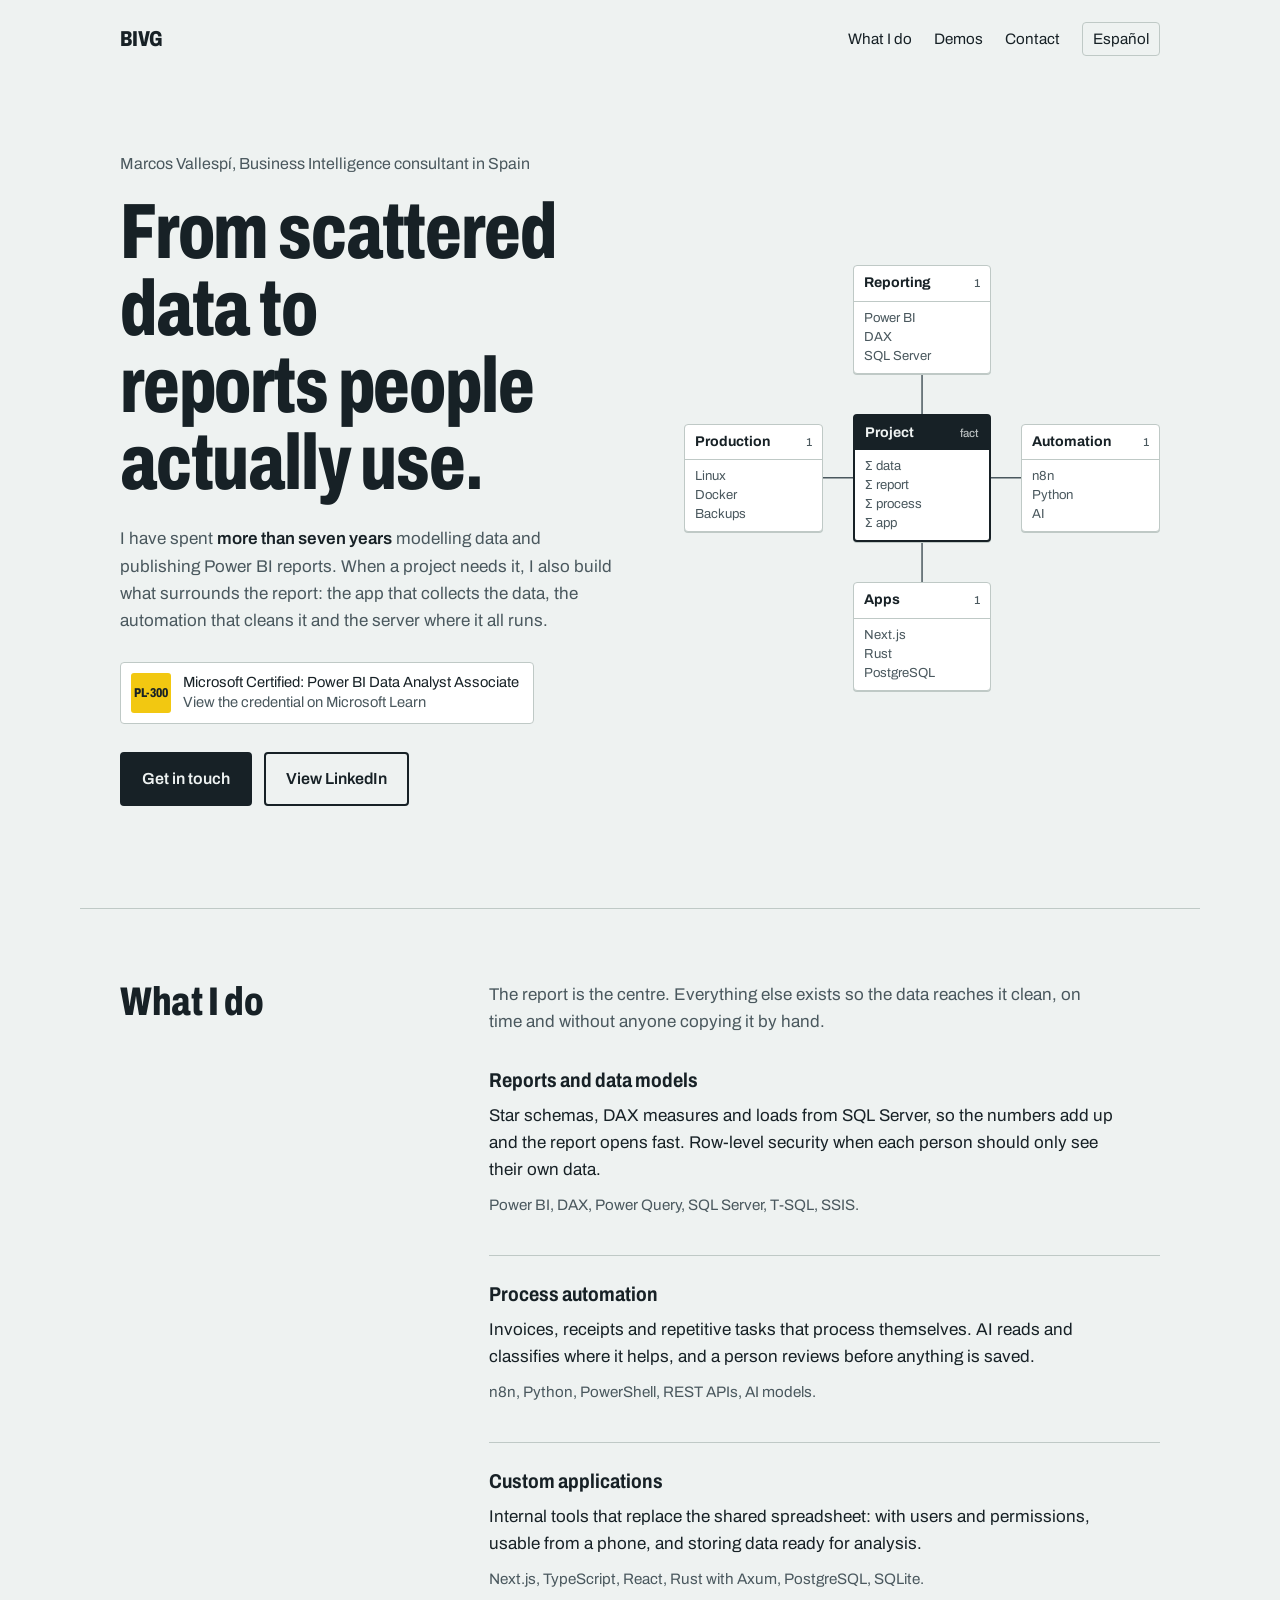
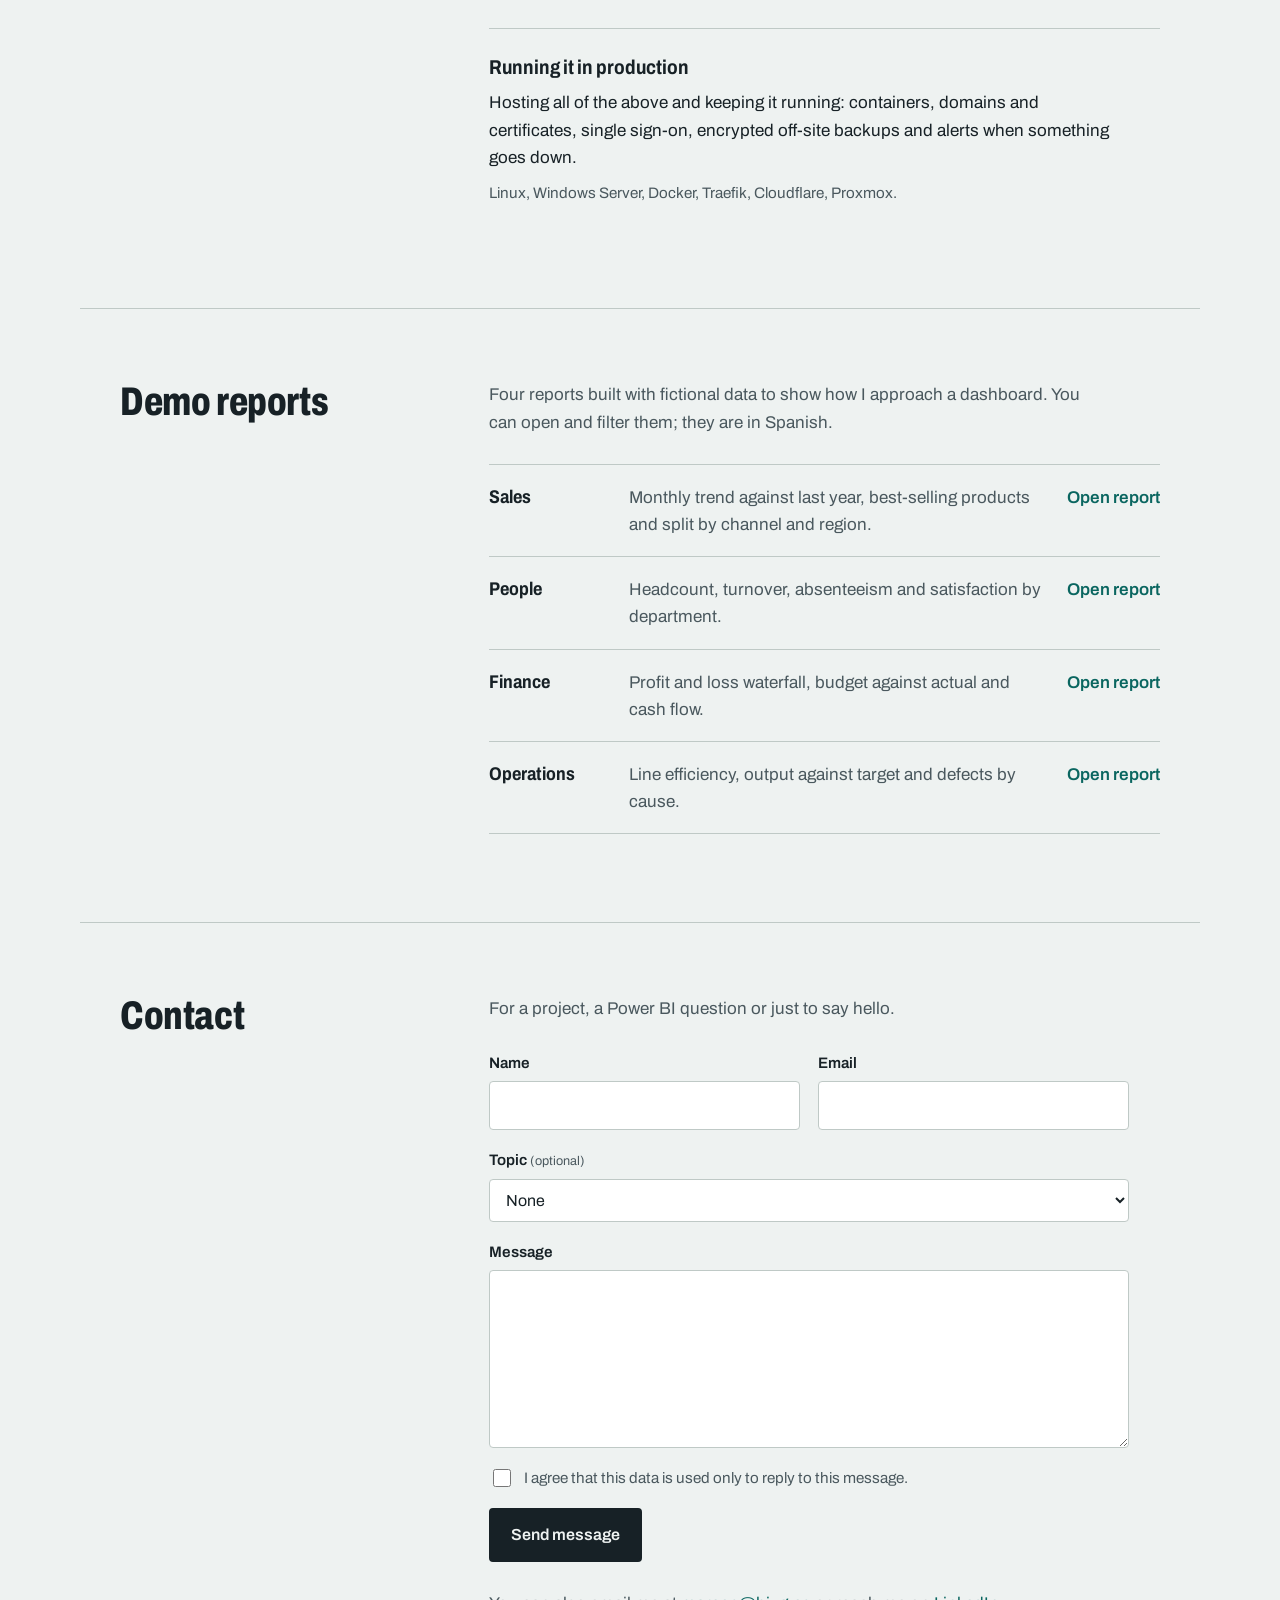
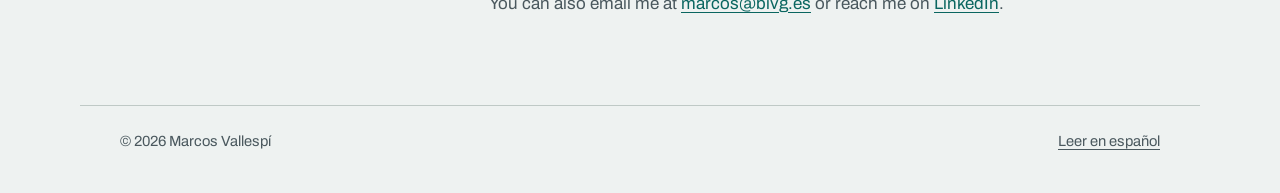
==== en/index.html @ e34e24cf "Portada nueva en castellano e inglés Marcos (2026-11-14): darse a conocer, profesional y sin datos i" ====
<!DOCTYPE html>
<html lang="en">
<head>
  <meta charset="UTF-8" />
  <meta name="viewport" content="width=device-width, initial-scale=1.0" />
  <title>Marcos Vallespí, Business Intelligence consultant</title>
  <meta name="description" content="Microsoft-certified Power BI Data Analyst (PL-300) with more than seven years in Business Intelligence. I also automate processes and build custom applications." />
  <link rel="canonical" href="https://bivg.es/en/" />
  <link rel="alternate" hreflang="es" href="https://bivg.es/" />
  <link rel="alternate" hreflang="en" href="https://bivg.es/en/" />
  <link rel="alternate" hreflang="x-default" href="https://bivg.es/" />
  <meta property="og:title" content="Marcos Vallespí, Business Intelligence consultant" />
  <meta property="og:description" content="From scattered data to reports people actually use." />
  <meta property="og:url" content="https://bivg.es/en/" />
  <meta property="og:type" content="website" />
  <meta property="og:site_name" content="BIVG" />
  <meta property="og:locale" content="en_GB" />
  <meta property="og:locale:alternate" content="es_ES" />
  <meta property="og:image" content="https://bivg.es/assets/img/og-card.png" />
  <meta property="og:image:width" content="1200" />
  <meta property="og:image:height" content="630" />
  <meta name="twitter:card" content="summary_large_image" />
  <meta name="theme-color" content="#EEF2F1" media="(prefers-color-scheme: light)" />
  <meta name="theme-color" content="#172126" media="(prefers-color-scheme: dark)" />
  <link rel="icon" href="data:image/svg+xml,%3Csvg xmlns='http://www.w3.org/2000/svg' viewBox='0 0 100 100'%3E%3Crect width='100' height='100' rx='10' fill='%23172126'/%3E%3Crect x='16' y='60' width='14' height='24' fill='%23F2C811'/%3E%3Crect x='36' y='42' width='14' height='42' fill='%23F2C811'/%3E%3Crect x='56' y='28' width='14' height='56' fill='%23F2C811'/%3E%3Crect x='76' y='16' width='8' height='68' fill='%23EEF2F1'/%3E%3C/svg%3E" />
  <link rel="preconnect" href="https://fonts.googleapis.com" />
  <link rel="preconnect" href="https://fonts.gstatic.com" crossorigin />
  <link href="https://fonts.googleapis.com/css2?family=Archivo:wdth,wght@62..125,400..800&display=swap" rel="stylesheet" />
  <link rel="stylesheet" href="../assets/css/inicio.css" />
  <script type="application/ld+json">
  {"@context":"https://schema.org","@type":"Person","name":"Marcos Vallespí","url":"https://bivg.es/en/","jobTitle":"Business Intelligence consultant","sameAs":["https://es.linkedin.com/in/marcos-vallespi"],"hasCredential":{"@type":"EducationalOccupationalCredential","name":"Microsoft Certified: Power BI Data Analyst Associate (PL-300)"}}
  </script>
</head>
<body>
<a class="saltar" href="#contenido">Skip to content</a>

<header class="envoltura cabecera">
  <a class="marca" href="./">BIVG</a>
  <nav aria-label="Main">
    <a class="secundario" href="#what-i-do">What I do</a>
    <a class="secundario" href="#demos">Demos</a>
    <a href="#contacto">Contact</a>
    <a class="idioma" href="../" hreflang="es" lang="es">Español</a>
  </nav>
</header>

<main id="contenido">

  <section class="envoltura portada" aria-labelledby="titular">
    <div>
      <p class="portada__quien">Marcos Vallespí, Business Intelligence consultant in Spain</p>
      <h1 id="titular">From scattered data to reports people actually use.</h1>
      <p class="portada__texto">
        I have spent <strong>more than seven years</strong> modelling data and publishing Power BI reports.
        When a project needs it, I also build what surrounds the report: the app that collects the data,
        the automation that cleans it and the server where it all runs.
      </p>
      <a class="credencial" href="https://learn.microsoft.com/api/credentials/share/en-gb/Marcos-6363/B257FB48FBDECB53?sharingId=D86A6103BB93D4D9" target="_blank" rel="noopener">
        <span class="credencial__sello" aria-hidden="true">PL-300</span>
        <span>Microsoft Certified: Power BI Data Analyst Associate <span>View the credential on Microsoft Learn</span></span>
      </a>
      <div class="acciones">
        <a class="boton boton--lleno" href="#contacto">Get in touch</a>
        <a class="boton boton--vacio" href="https://es.linkedin.com/in/marcos-vallespi" target="_blank" rel="noopener">View LinkedIn</a>
      </div>
    </div>

    <figure class="modelo" aria-label="What I do, drawn as a Power BI star schema. Each table links to its section.">
      <svg class="modelo__lineas" aria-hidden="true" focusable="false">
        <line data-a="arr" pathLength="100" />
        <line data-a="der" pathLength="100" />
        <line data-a="aba" pathLength="100" />
        <line data-a="izq" pathLength="100" />
      </svg>
      <div class="tabla tabla--hechos" aria-hidden="true">
        <div class="tabla__nombre">Project <small>fact</small></div>
        <ul><li>data</li><li>report</li><li>process</li><li>app</li></ul>
      </div>
      <a class="tabla" data-dim="arr" href="#reports">
        <span class="tabla__nombre">Reporting <small>1</small></span>
        <ul><li>Power BI</li><li>DAX</li><li>SQL Server</li></ul>
      </a>
      <a class="tabla" data-dim="der" href="#automation">
        <span class="tabla__nombre">Automation <small>1</small></span>
        <ul><li>n8n</li><li>Python</li><li>AI</li></ul>
      </a>
      <a class="tabla" data-dim="aba" href="#apps">
        <span class="tabla__nombre">Apps <small>1</small></span>
        <ul><li>Next.js</li><li>Rust</li><li>PostgreSQL</li></ul>
      </a>
      <a class="tabla" data-dim="izq" href="#production">
        <span class="tabla__nombre">Production <small>1</small></span>
        <ul><li>Linux</li><li>Docker</li><li>Backups</li></ul>
      </a>
    </figure>
  </section>

  <section class="envoltura seccion" id="what-i-do" aria-labelledby="t-what">
    <h2 id="t-what">What I do</h2>
    <div>
      <p class="seccion__intro">The report is the centre. Everything else exists so the data reaches it clean, on time and without anyone copying it by hand.</p>
      <dl class="areas">
        <div class="area" id="reports">
          <dt>Reports and data models</dt>
          <dd>Star schemas, DAX measures and loads from SQL Server, so the numbers add up and the report opens fast. Row-level security when each person should only see their own data.
            <p class="herramientas">Power BI, DAX, Power Query, SQL Server, T-SQL, SSIS.</p></dd>
        </div>
        <div class="area" id="automation">
          <dt>Process automation</dt>
          <dd>Invoices, receipts and repetitive tasks that process themselves. AI reads and classifies where it helps, and a person reviews before anything is saved.
            <p class="herramientas">n8n, Python, PowerShell, REST APIs, AI models.</p></dd>
        </div>
        <div class="area" id="apps">
          <dt>Custom applications</dt>
          <dd>Internal tools that replace the shared spreadsheet: with users and permissions, usable from a phone, and storing data ready for analysis.
            <p class="herramientas">Next.js, TypeScript, React, Rust with Axum, PostgreSQL, SQLite.</p></dd>
        </div>
        <div class="area" id="production">
          <dt>Running it in production</dt>
          <dd>Hosting all of the above and keeping it running: containers, domains and certificates, single sign-on, encrypted off-site backups and alerts when something goes down.
            <p class="herramientas">Linux, Windows Server, Docker, Traefik, Cloudflare, Proxmox.</p></dd>
        </div>
      </dl>
    </div>
  </section>

  <section class="envoltura seccion" id="demos" aria-labelledby="t-demos">
    <h2 id="t-demos">Demo reports</h2>
    <div>
      <p class="seccion__intro">Four reports built with fictional data to show how I approach a dashboard. You can open and filter them; they are in Spanish.</p>
      <ul class="demos">
        <li class="demo"><a href="../ventas.html" hreflang="es"><strong>Sales</strong><span>Monthly trend against last year, best-selling products and split by channel and region.</span><em>Open report</em></a></li>
        <li class="demo"><a href="../rrhh.html" hreflang="es"><strong>People</strong><span>Headcount, turnover, absenteeism and satisfaction by department.</span><em>Open report</em></a></li>
        <li class="demo"><a href="../financiero.html" hreflang="es"><strong>Finance</strong><span>Profit and loss waterfall, budget against actual and cash flow.</span><em>Open report</em></a></li>
        <li class="demo"><a href="../operaciones.html" hreflang="es"><strong>Operations</strong><span>Line efficiency, output against target and defects by cause.</span><em>Open report</em></a></li>
      </ul>
    </div>
  </section>

  <section class="envoltura seccion" id="contacto" aria-labelledby="t-contact">
    <h2 id="t-contact">Contact</h2>
    <div>
      <p class="seccion__intro">For a project, a Power BI question or just to say hello.</p>
      <form class="formulario" id="formulario" action="https://gastos.bivg.es/api/contacto-web" method="post" novalidate>
        <div class="formulario__fila">
          <label class="campo"><span>Name</span>
            <input type="text" name="nombre" autocomplete="name" required maxlength="100" /></label>
          <label class="campo"><span>Email</span>
            <input type="email" name="email" autocomplete="email" required maxlength="200" /></label>
        </div>
        <label class="campo"><span>Topic <small>(optional)</small></span>
          <select name="tema">
            <option value="">None</option>
            <option value="Informes y Power BI">Reporting and Power BI</option>
            <option value="Automatización">Automation</option>
            <option value="Una aplicación">An application</option>
            <option value="Servidores y sistemas">Servers and systems</option>
            <option value="Otra cosa">Something else</option>
          </select></label>
        <label class="campo"><span>Message</span>
          <textarea name="mensaje" rows="6" required minlength="10" maxlength="4000"></textarea></label>
        <div class="trampa" aria-hidden="true"><label>Leave empty <input type="text" name="web" tabindex="-1" autocomplete="off" /></label></div>
        <input type="hidden" name="t" value="" />
        <input type="hidden" name="idioma" value="en" />
        <label class="acepto"><input type="checkbox" name="acepto" value="si" required />
          <span>I agree that this data is used only to reply to this message.</span></label>
        <div class="formulario__pie">
          <button type="submit" class="boton boton--lleno">Send message</button>
          <p class="estado" role="status" aria-live="polite"></p>
        </div>
      </form>
      <p class="directo">You can also email me at <a href="mailto:marcos@bivg.es">marcos@bivg.es</a> or reach me on <a href="https://es.linkedin.com/in/marcos-vallespi" target="_blank" rel="noopener">LinkedIn</a>.</p>
    </div>
  </section>

</main>

<footer class="envoltura pie">
  <span>© <span id="anio">2026</span> Marcos Vallespí</span>
  <a href="../" hreflang="es" lang="es">Leer en español</a>
</footer>

<script src="../assets/js/inicio.js" defer></script>
</body>
</html>
---- assets/css/inicio.css ----
/* ============================================================
   bivg.es — portada (ES y EN), 2026-11-14.
   Los dashboards de demostración siguen con main.css.
   Idea: el trabajo de Marcos dibujado como un modelo en estrella
   de Power BI; el amarillo es el de «selección» de Power BI.
   ============================================================ */

:root {
  --papel: #EEF2F1;
  --papel-2: #E3E9E7;
  --tinta: #172126;
  --tinta-2: #4A585E;
  --linea: #BFC9C6;
  --resalte: #F2C811;
  --enlace: #0A6660;
  --error: #B42318;
  --ok: #1C6B3A;
  --caja: #FFFFFF;

  --letra: 'Archivo', system-ui, sans-serif;
  --ancho: 1120px;
  --margen: clamp(16px, 4vw, 40px);
  color-scheme: light;
}

@media (prefers-color-scheme: dark) {
  :root {
    --papel: #172126;
    --papel-2: #1E2B31;
    --tinta: #E7EDEB;
    --tinta-2: #A9B6B3;
    --linea: #3A4A50;
    --enlace: #6FD0C6;
    --error: #FF8A80;
    --ok: #7BD89A;
    --caja: #1B272C;
    color-scheme: dark;
  }
}

*, *::before, *::after { box-sizing: border-box; }
html { -webkit-text-size-adjust: 100%; scroll-behavior: smooth; }
body {
  margin: 0;
  background: var(--papel);
  color: var(--tinta);
  font-family: var(--letra);
  font-size: 1.0625rem;
  line-height: 1.6;
  font-stretch: 100%;
}
img, svg { display: block; max-width: 100%; }
a { color: var(--enlace); text-underline-offset: 3px; }
a:hover { text-decoration-thickness: 2px; }
:focus-visible {
  outline: 3px solid var(--resalte);
  outline-offset: 2px;
  box-shadow: 0 0 0 5px var(--tinta);
  border-radius: 2px;
}

.saltar {
  position: absolute; left: var(--margen); top: -60px;
  background: var(--tinta); color: var(--papel);
  padding: 8px 14px; z-index: 10;
}
.saltar:focus { top: 12px; }

.envoltura { max-width: var(--ancho); margin: 0 auto; padding: 0 var(--margen); }

/* ── Cabecera ─────────────────────────────────────────────── */
.cabecera {
  display: flex; align-items: center; justify-content: space-between;
  gap: 16px; padding-top: 22px; padding-bottom: 22px;
}
.marca {
  font-weight: 800; font-stretch: 75%; font-size: 1.35rem;
  letter-spacing: -0.01em; color: var(--tinta); text-decoration: none;
}
.cabecera nav { display: flex; gap: 22px; align-items: center; font-size: 0.95rem; }
.cabecera nav a { color: var(--tinta); text-decoration: none; }
.cabecera nav a:hover { text-decoration: underline; }
.cabecera .idioma {
  border: 1px solid var(--linea); padding: 4px 10px; border-radius: 4px;
}
@media (max-width: 640px) {
  .cabecera nav .secundario { display: none; }
}

/* ── Portada ──────────────────────────────────────────────── */
.portada {
  display: grid;
  grid-template-columns: minmax(0, 1.05fr) minmax(0, 1fr);
  gap: clamp(32px, 5vw, 72px);
  align-items: center;
  padding-top: clamp(24px, 6vw, 72px);
  padding-bottom: clamp(48px, 8vw, 104px);
}
.portada__quien { font-size: 1rem; color: var(--tinta-2); margin: 0 0 18px; }
.portada h1 {
  font-weight: 800;
  font-stretch: 72%;
  font-size: clamp(2.6rem, 6.4vw, 4.9rem);
  line-height: 0.98;
  letter-spacing: -0.015em;
  margin: 0 0 24px;
  max-width: 12ch;
  text-wrap: balance;
}
.portada__texto { max-width: 40rem; color: var(--tinta-2); margin: 0 0 28px; }
.portada__texto strong { color: var(--tinta); font-weight: 600; }

.credencial {
  display: inline-flex; align-items: center; gap: 12px;
  padding: 10px 14px 10px 10px; margin-bottom: 28px;
  border: 1px solid var(--linea); border-radius: 4px;
  background: var(--caja); color: var(--tinta); text-decoration: none;
  font-size: 0.92rem; line-height: 1.35;
}
.credencial__sello {
  flex: none; width: 40px; height: 40px; border-radius: 3px;
  background: var(--resalte); color: #172126;
  display: grid; place-items: center;
  font-weight: 800; font-stretch: 75%; font-size: 0.8rem;
}
.credencial span span { display: block; color: var(--tinta-2); }
.credencial:hover { border-color: var(--tinta); }

.acciones { display: flex; flex-wrap: wrap; gap: 12px; }
.boton {
  display: inline-block; font: inherit; font-weight: 600; font-size: 1rem;
  padding: 12px 20px; border-radius: 4px; cursor: pointer;
  text-decoration: none; border: 2px solid var(--tinta);
}
.boton--lleno { background: var(--tinta); color: var(--papel); }
.boton--lleno:hover { background: transparent; color: var(--tinta); }
.boton--vacio { background: transparent; color: var(--tinta); }
.boton--vacio:hover { background: var(--tinta); color: var(--papel); }
.boton[disabled] { opacity: .55; cursor: progress; }

/* ── Modelo en estrella ───────────────────────────────────── */
.modelo {
  position: relative;
  display: grid;
  grid-template-columns: repeat(3, minmax(0, 1fr));
  margin: 0;
  grid-template-areas:
    ".    arr  ."
    "izq  hech der"
    ".    aba  .";
  gap: 40px 30px;
  align-items: center;
  justify-items: center;
}
.modelo__lineas {
  position: absolute; inset: 0; width: 100%; height: 100%;
  pointer-events: none; overflow: visible;
}
.modelo__lineas line {
  stroke: var(--tinta-2); stroke-width: 1.5; vector-effect: non-scaling-stroke;
  stroke-dasharray: 100; stroke-dashoffset: 0;
}
.modelo__lineas line.activa { stroke: var(--tinta); stroke-width: 3; }
.tabla {
  position: relative; z-index: 1;
  width: 100%; max-width: 200px;
  background: var(--caja);
  border: 1px solid var(--linea);
  border-radius: 4px;
  font-size: 0.82rem; line-height: 1.45;
  color: var(--tinta); text-decoration: none;
  box-shadow: 0 1px 0 var(--linea);
}
.tabla__nombre {
  display: flex; align-items: center; justify-content: space-between; gap: 8px;
  padding: 7px 10px; border-bottom: 1px solid var(--linea);
  font-weight: 700; font-size: 0.88rem;
}
.tabla__nombre small { font-weight: 500; color: var(--tinta-2); font-size: 0.72rem; }
.tabla ul { list-style: none; margin: 0; padding: 6px 10px 8px; color: var(--tinta-2); }
.tabla li { white-space: nowrap; overflow: hidden; text-overflow: ellipsis; }
.tabla--hechos { grid-area: hech; max-width: 200px; border-color: var(--tinta); border-width: 2px; }
.tabla--hechos .tabla__nombre { background: var(--tinta); color: var(--papel); border-bottom: 0; }
.tabla--hechos .tabla__nombre small { color: var(--papel); opacity: .75; }
.tabla--hechos li::before { content: "Σ "; color: var(--tinta-2); }
a.tabla:hover, a.tabla:focus-visible, a.tabla.activa {
  border-color: var(--tinta);
  box-shadow: 0 0 0 3px var(--resalte);
}
a.tabla:hover .tabla__nombre, a.tabla.activa .tabla__nombre { background: var(--resalte); color: #172126; }
a.tabla:hover .tabla__nombre small, a.tabla.activa .tabla__nombre small { color: #172126; }
.tabla[data-dim="arr"] { grid-area: arr; }
.tabla[data-dim="der"] { grid-area: der; }
.tabla[data-dim="aba"] { grid-area: aba; }
.tabla[data-dim="izq"] { grid-area: izq; }
.modelo__pie {
  grid-column: 1 / -1; margin: 0; font-size: 0.82rem; color: var(--tinta-2);
  justify-self: start;
}

/* La única animación: las relaciones se dibujan al cargar. */
@media (prefers-reduced-motion: no-preference) {
  .modelo__lineas line { animation: trazar 900ms 250ms ease-out both; }
  .modelo__lineas line:nth-child(2) { animation-delay: 350ms; }
  .modelo__lineas line:nth-child(3) { animation-delay: 450ms; }
  .modelo__lineas line:nth-child(4) { animation-delay: 550ms; }
}
@keyframes trazar { from { stroke-dashoffset: 100; } to { stroke-dashoffset: 0; } }

@media (max-width: 900px) {
  .portada { grid-template-columns: minmax(0, 1fr); }
  .modelo { max-width: 560px; }
}
@media (max-width: 480px) {
  .modelo { gap: 26px 10px; }
  .tabla { font-size: 0.74rem; }
  .tabla__nombre { font-size: 0.8rem; padding: 6px 8px; font-stretch: 78%; }
  .tabla__nombre small { display: none; }
  .tabla ul { padding: 5px 8px 7px; }
}

/* ── Secciones ────────────────────────────────────────────── */
.seccion {
  border-top: 1px solid var(--linea);
  padding-top: clamp(40px, 6vw, 72px);
  padding-bottom: clamp(48px, 7vw, 88px);
  display: grid;
  grid-template-columns: minmax(0, 1fr) minmax(0, 2.2fr);
  gap: 24px clamp(24px, 5vw, 64px);
}
.seccion > h2 {
  font-weight: 800; font-stretch: 75%;
  font-size: clamp(1.8rem, 3.4vw, 2.5rem);
  line-height: 1.05; letter-spacing: -0.01em; margin: 0;
}
.seccion__intro { margin: 0 0 28px; color: var(--tinta-2); max-width: 38rem; }
@media (max-width: 800px) {
  .seccion { grid-template-columns: 1fr; }
}

/* Qué hago */
.areas { margin: 0; display: grid; gap: 0; }
.area {
  padding: 22px 0;
  border-bottom: 1px solid var(--linea);
  scroll-margin-top: 24px;
}
.area:first-child { padding-top: 0; }
.area:last-child { border-bottom: 0; padding-bottom: 0; }
.area dt {
  font-weight: 700; font-size: 1.25rem; font-stretch: 85%; margin-bottom: 6px;
}
.area dd { margin: 0; max-width: 40rem; }
.area .herramientas { margin-top: 10px; color: var(--tinta-2); font-size: 0.95rem; }
.area:target dt { background: linear-gradient(transparent 55%, var(--resalte) 55%); display: inline; }

/* Demostraciones */
.demos { list-style: none; margin: 0; padding: 0; }
.demo { border-bottom: 1px solid var(--linea); }
.demo:first-child { border-top: 1px solid var(--linea); }
.demo a {
  display: grid; grid-template-columns: 7.5rem minmax(0, 1fr) auto;
  gap: 4px 20px; align-items: baseline;
  padding: 18px 0; color: var(--tinta); text-decoration: none;
}
.demo strong { font-weight: 700; font-stretch: 85%; font-size: 1.15rem; }
.demo span { color: var(--tinta-2); }
.demo em { font-style: normal; color: var(--enlace); font-weight: 600; white-space: nowrap; }
.demo a:hover strong { background: linear-gradient(transparent 55%, var(--resalte) 55%); }
.demo a:hover em { text-decoration: underline; }
@media (max-width: 640px) {
  .demo a { grid-template-columns: 1fr; }
}

/* Sobre mí */
.sobre p { margin: 0 0 16px; max-width: 40rem; }

/* ── Contacto ─────────────────────────────────────────────── */
.formulario {
  display: grid; gap: 18px; max-width: 40rem;
}
.formulario__fila { display: grid; grid-template-columns: 1fr 1fr; gap: 18px; }
@media (max-width: 560px) { .formulario__fila { grid-template-columns: 1fr; } }
.campo { display: grid; gap: 6px; }
.campo > span { font-weight: 600; font-size: 0.95rem; }
.campo small { font-weight: 400; color: var(--tinta-2); }
.campo input, .campo select, .campo textarea {
  font: inherit; font-size: 1rem; color: var(--tinta);
  background: var(--caja); border: 1px solid var(--linea); border-radius: 4px;
  padding: 11px 12px; width: 100%;
}
.campo textarea { min-height: 140px; resize: vertical; }
.campo input:focus-visible, .campo select:focus-visible, .campo textarea:focus-visible {
  border-color: var(--tinta); box-shadow: 0 0 0 3px var(--resalte); outline: none;
}
.campo [aria-invalid="true"] { border-color: var(--error); border-width: 2px; }
.trampa { position: absolute; left: -9999px; width: 1px; height: 1px; overflow: hidden; }
.acepto { display: flex; gap: 10px; align-items: flex-start; font-size: 0.95rem; color: var(--tinta-2); }
.acepto input { width: 18px; height: 18px; margin-top: 3px; flex: none; accent-color: var(--tinta); }
.formulario__pie { display: flex; flex-wrap: wrap; align-items: center; gap: 16px; }
.estado { margin: 0; font-weight: 600; }
.estado.ok { color: var(--ok); }
.estado.error { color: var(--error); }
.directo { margin: 28px 0 0; color: var(--tinta-2); }

/* ── Pie ──────────────────────────────────────────────────── */
.pie {
  border-top: 1px solid var(--linea);
  padding-top: 24px; padding-bottom: 40px;
  display: flex; flex-wrap: wrap; justify-content: space-between; gap: 12px;
  font-size: 0.92rem; color: var(--tinta-2);
}
.pie a { color: var(--tinta-2); }
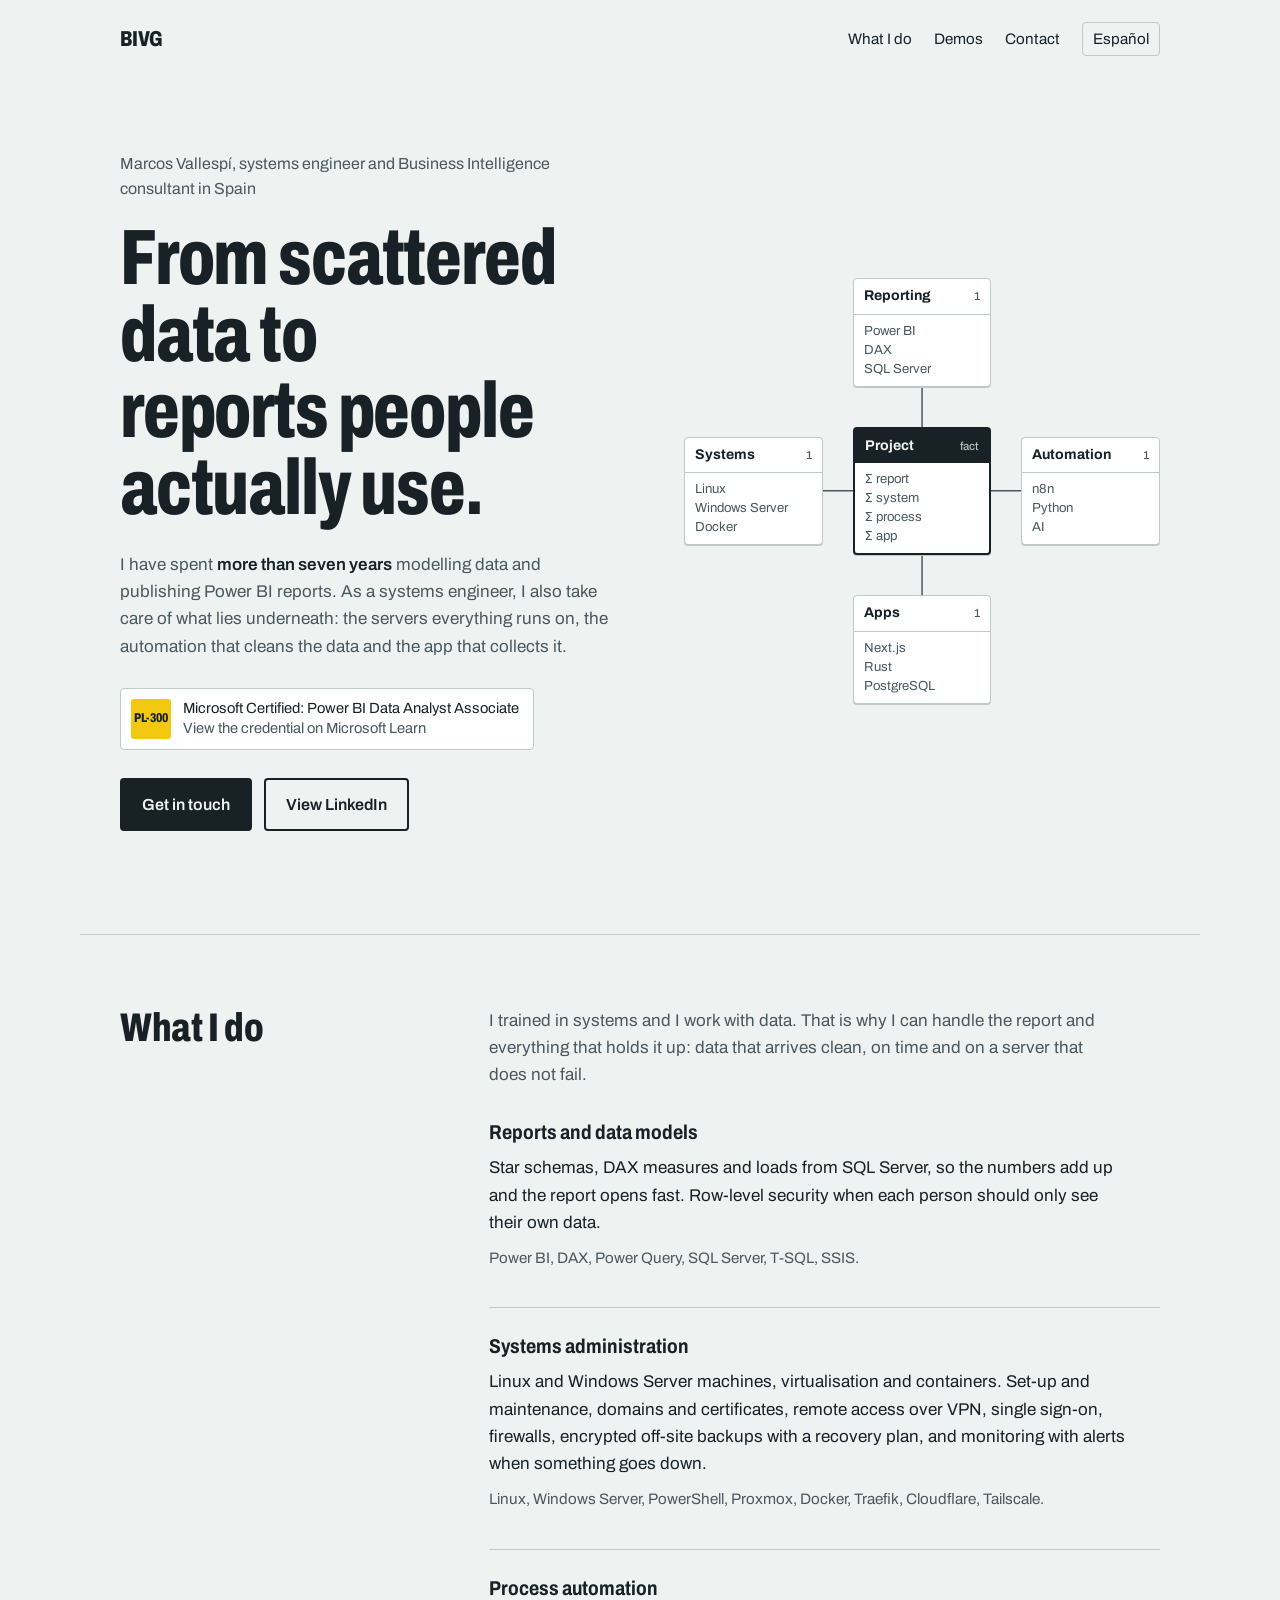
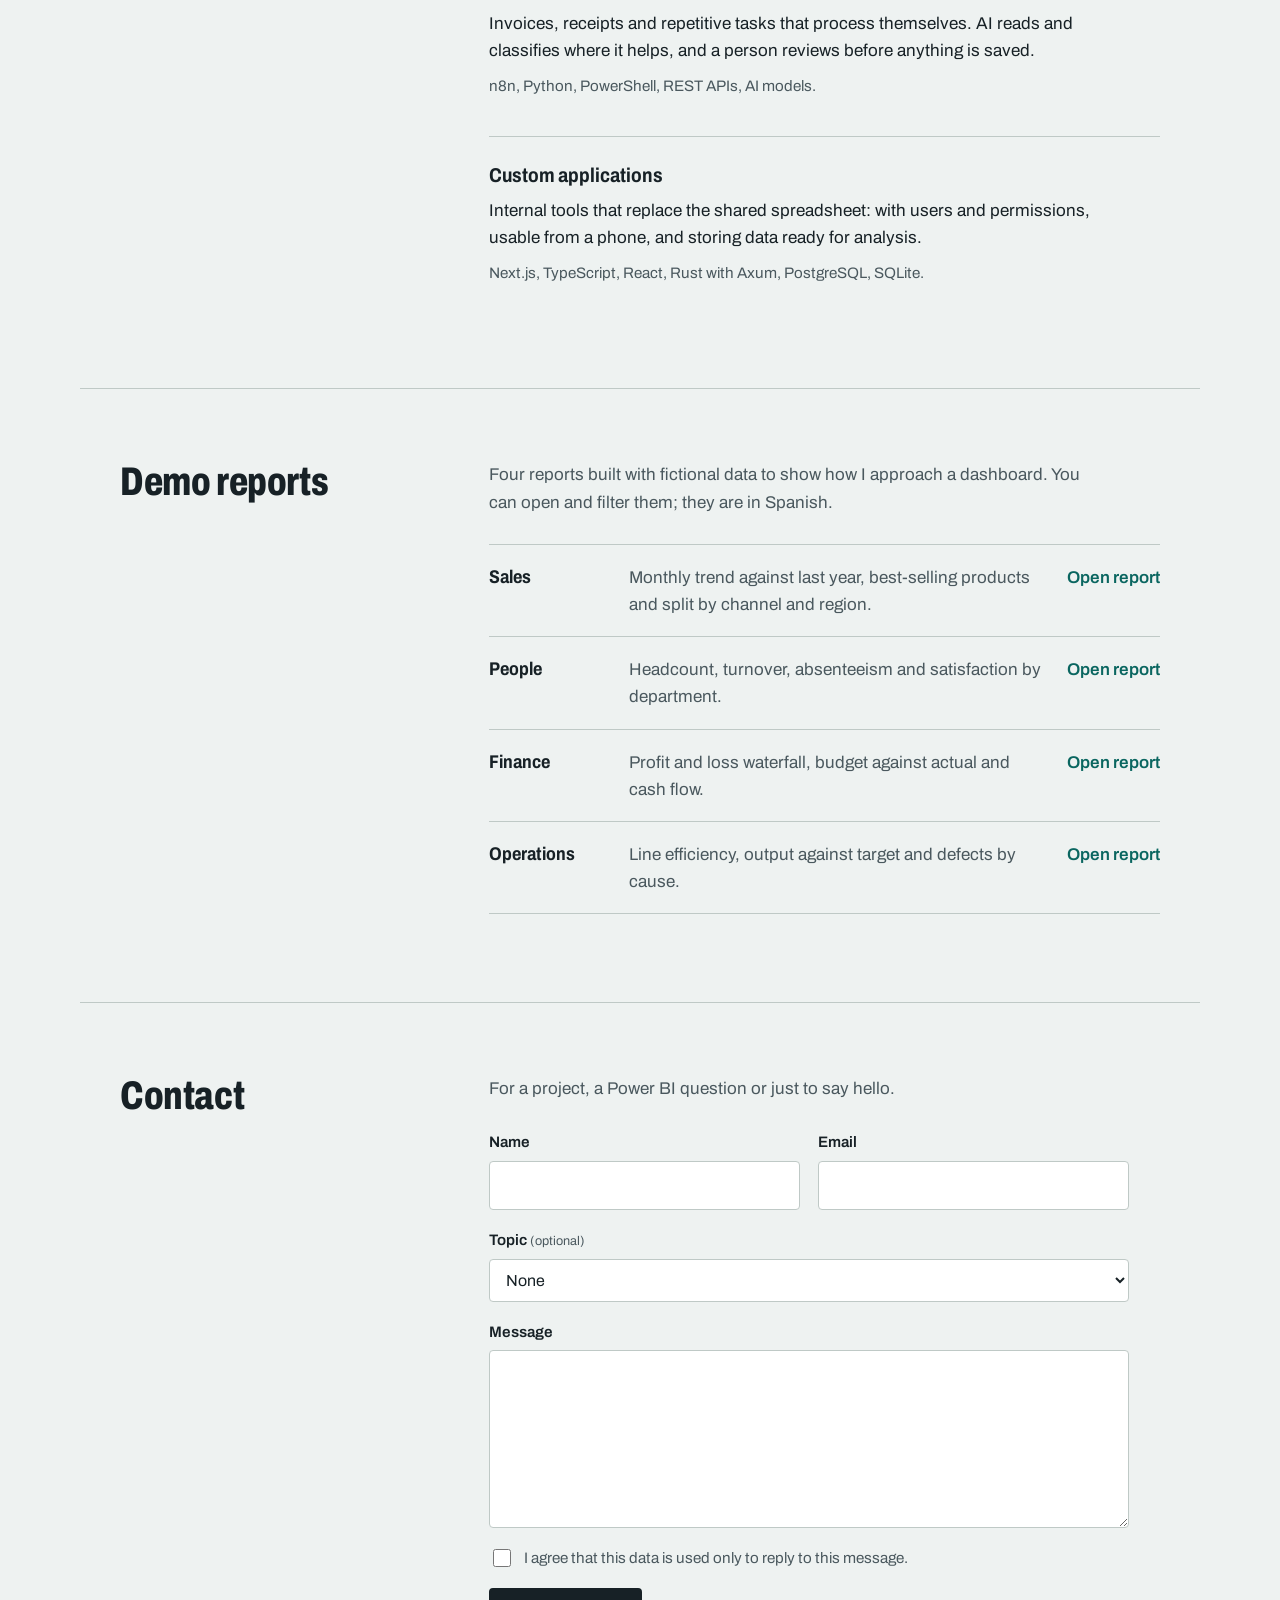
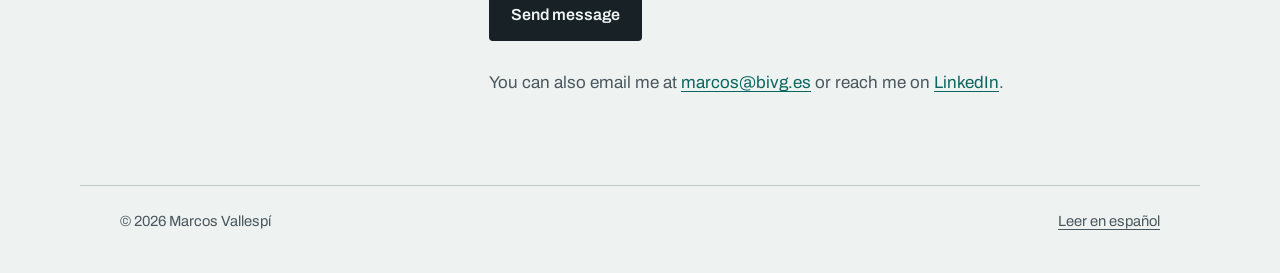
==== commit 9ffeb170: "Administración de sistemas como área propia y la titulación Marcos es ingeniero técnico en informáti" ====
--- a/en/index.html
+++ b/en/index.html
@@ -4,7 +4,7 @@
   <meta charset="UTF-8" />
   <meta name="viewport" content="width=device-width, initial-scale=1.0" />
   <title>Marcos Vallespí, Business Intelligence consultant</title>
-  <meta name="description" content="Microsoft-certified Power BI Data Analyst (PL-300) with more than seven years in Business Intelligence. I also automate processes and build custom applications." />
+  <meta name="description" content="Systems engineer and Microsoft-certified Power BI Data Analyst (PL-300) with more than seven years in Business Intelligence. Systems administration, process automation and custom applications." />
   <link rel="canonical" href="https://bivg.es/en/" />
   <link rel="alternate" hreflang="es" href="https://bivg.es/" />
   <link rel="alternate" hreflang="en" href="https://bivg.es/en/" />
@@ -28,7 +28,7 @@
   <link href="https://fonts.googleapis.com/css2?family=Archivo:wdth,wght@62..125,400..800&display=swap" rel="stylesheet" />
   <link rel="stylesheet" href="../assets/css/inicio.css" />
   <script type="application/ld+json">
-  {"@context":"https://schema.org","@type":"Person","name":"Marcos Vallespí","url":"https://bivg.es/en/","jobTitle":"Business Intelligence consultant","sameAs":["https://es.linkedin.com/in/marcos-vallespi"],"hasCredential":{"@type":"EducationalOccupationalCredential","name":"Microsoft Certified: Power BI Data Analyst Associate (PL-300)"}}
+  {"@context":"https://schema.org","@type":"Person","name":"Marcos Vallespí","url":"https://bivg.es/en/","jobTitle":"Business Intelligence consultant","sameAs":["https://es.linkedin.com/in/marcos-vallespi"],"hasCredential":[{"@type":"EducationalOccupationalCredential","credentialCategory":"degree","name":"Ingeniería Técnica en Informática de Sistemas (Technical Engineering in Computer Systems)"},{"@type":"EducationalOccupationalCredential","credentialCategory":"certification","name":"Microsoft Certified: Power BI Data Analyst Associate (PL-300)"}]}
   </script>
 </head>
 <body>
@@ -48,12 +48,12 @@
 
   <section class="envoltura portada" aria-labelledby="titular">
     <div>
-      <p class="portada__quien">Marcos Vallespí, Business Intelligence consultant in Spain</p>
+      <p class="portada__quien">Marcos Vallespí, systems engineer and Business Intelligence consultant in Spain</p>
       <h1 id="titular">From scattered data to reports people actually use.</h1>
       <p class="portada__texto">
         I have spent <strong>more than seven years</strong> modelling data and publishing Power BI reports.
-        When a project needs it, I also build what surrounds the report: the app that collects the data,
-        the automation that cleans it and the server where it all runs.
+        As a systems engineer, I also take care of what lies underneath: the servers everything runs on,
+        the automation that cleans the data and the app that collects it.
       </p>
       <a class="credencial" href="https://learn.microsoft.com/api/credentials/share/en-gb/Marcos-6363/B257FB48FBDECB53?sharingId=D86A6103BB93D4D9" target="_blank" rel="noopener">
         <span class="credencial__sello" aria-hidden="true">PL-300</span>
@@ -74,7 +74,7 @@
       </svg>
       <div class="tabla tabla--hechos" aria-hidden="true">
         <div class="tabla__nombre">Project <small>fact</small></div>
-        <ul><li>data</li><li>report</li><li>process</li><li>app</li></ul>
+        <ul><li>report</li><li>system</li><li>process</li><li>app</li></ul>
       </div>
       <a class="tabla" data-dim="arr" href="#reports">
         <span class="tabla__nombre">Reporting <small>1</small></span>
@@ -88,9 +88,9 @@
         <span class="tabla__nombre">Apps <small>1</small></span>
         <ul><li>Next.js</li><li>Rust</li><li>PostgreSQL</li></ul>
       </a>
-      <a class="tabla" data-dim="izq" href="#production">
-        <span class="tabla__nombre">Production <small>1</small></span>
-        <ul><li>Linux</li><li>Docker</li><li>Backups</li></ul>
+      <a class="tabla" data-dim="izq" href="#systems">
+        <span class="tabla__nombre">Systems <small>1</small></span>
+        <ul><li>Linux</li><li>Windows Server</li><li>Docker</li></ul>
       </a>
     </figure>
   </section>
@@ -98,12 +98,17 @@
   <section class="envoltura seccion" id="what-i-do" aria-labelledby="t-what">
     <h2 id="t-what">What I do</h2>
     <div>
-      <p class="seccion__intro">The report is the centre. Everything else exists so the data reaches it clean, on time and without anyone copying it by hand.</p>
+      <p class="seccion__intro">I trained in systems and I work with data. That is why I can handle the report and everything that holds it up: data that arrives clean, on time and on a server that does not fail.</p>
       <dl class="areas">
         <div class="area" id="reports">
           <dt>Reports and data models</dt>
           <dd>Star schemas, DAX measures and loads from SQL Server, so the numbers add up and the report opens fast. Row-level security when each person should only see their own data.
             <p class="herramientas">Power BI, DAX, Power Query, SQL Server, T-SQL, SSIS.</p></dd>
+        </div>
+        <div class="area" id="systems">
+          <dt>Systems administration</dt>
+          <dd>Linux and Windows Server machines, virtualisation and containers. Set-up and maintenance, domains and certificates, remote access over VPN, single sign-on, firewalls, encrypted off-site backups with a recovery plan, and monitoring with alerts when something goes down.
+            <p class="herramientas">Linux, Windows Server, PowerShell, Proxmox, Docker, Traefik, Cloudflare, Tailscale.</p></dd>
         </div>
         <div class="area" id="automation">
           <dt>Process automation</dt>
@@ -114,11 +119,6 @@
           <dt>Custom applications</dt>
           <dd>Internal tools that replace the shared spreadsheet: with users and permissions, usable from a phone, and storing data ready for analysis.
             <p class="herramientas">Next.js, TypeScript, React, Rust with Axum, PostgreSQL, SQLite.</p></dd>
-        </div>
-        <div class="area" id="production">
-          <dt>Running it in production</dt>
-          <dd>Hosting all of the above and keeping it running: containers, domains and certificates, single sign-on, encrypted off-site backups and alerts when something goes down.
-            <p class="herramientas">Linux, Windows Server, Docker, Traefik, Cloudflare, Proxmox.</p></dd>
         </div>
       </dl>
     </div>
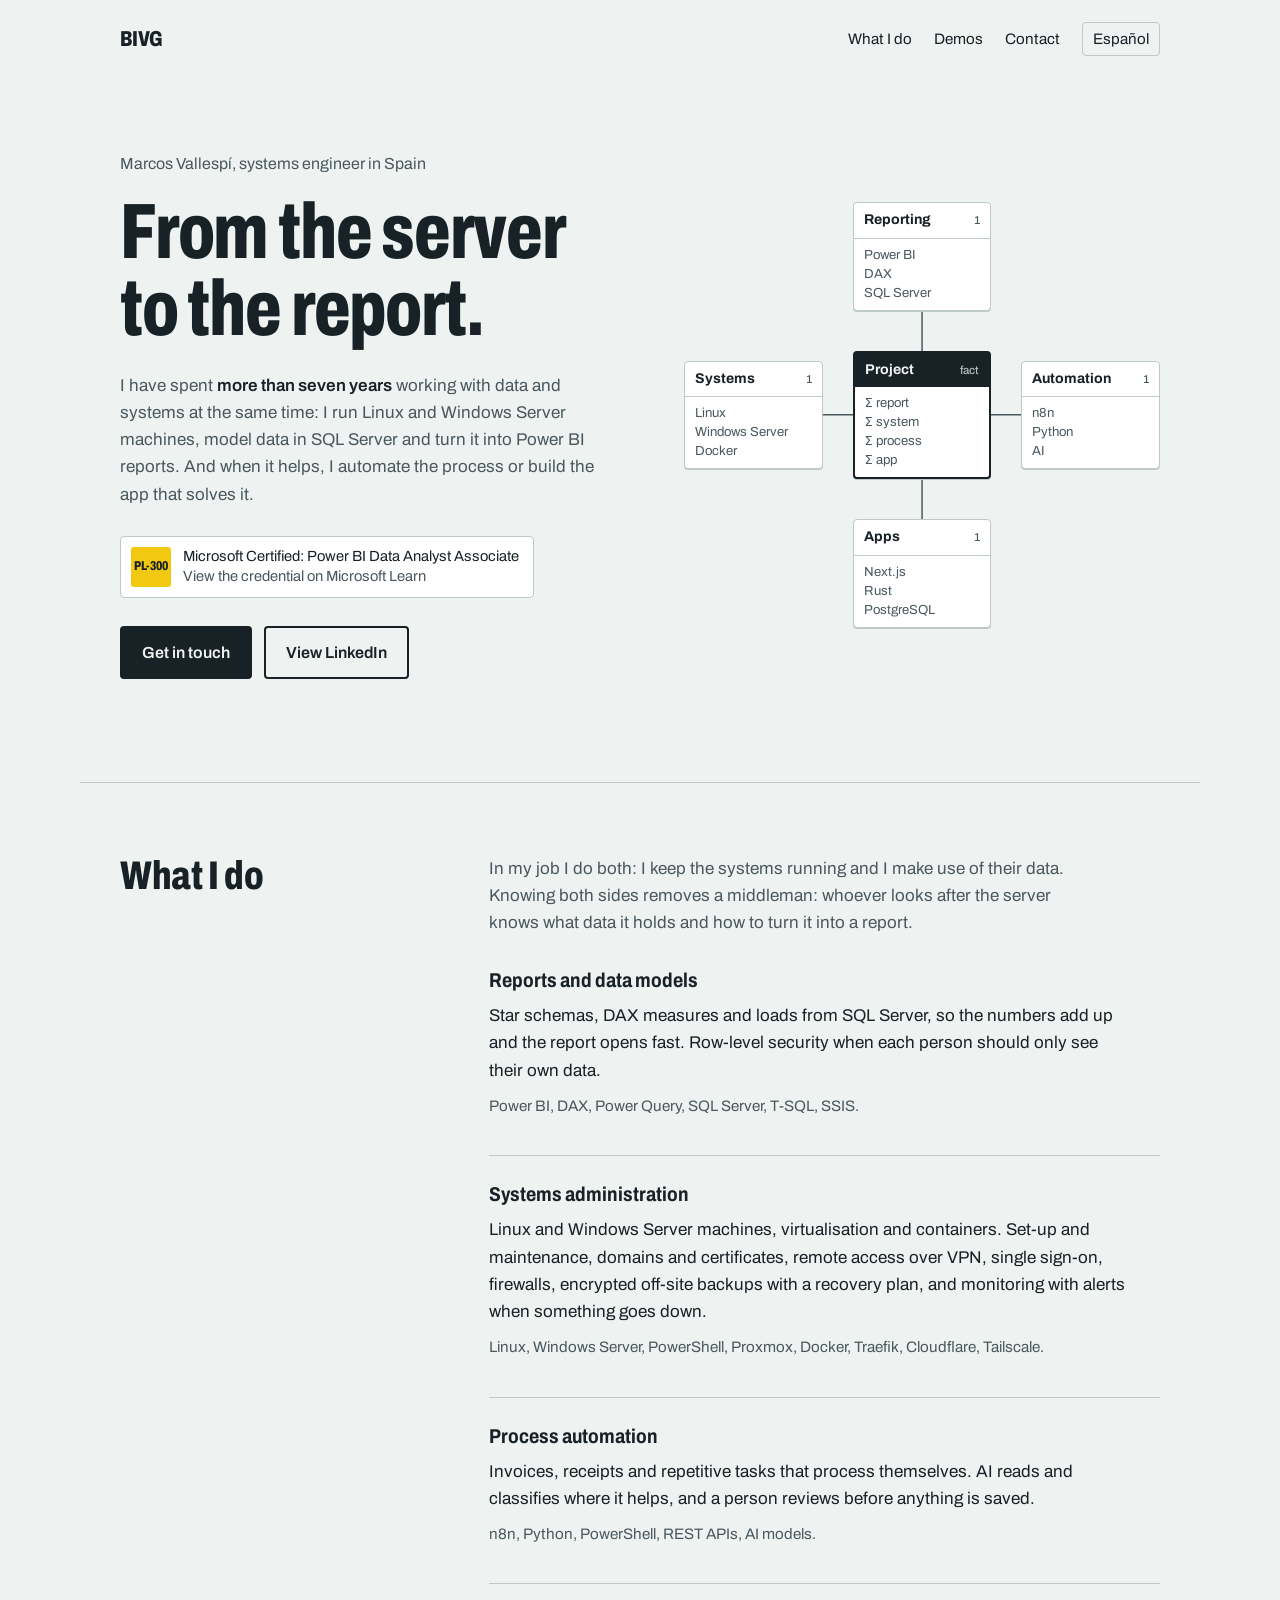
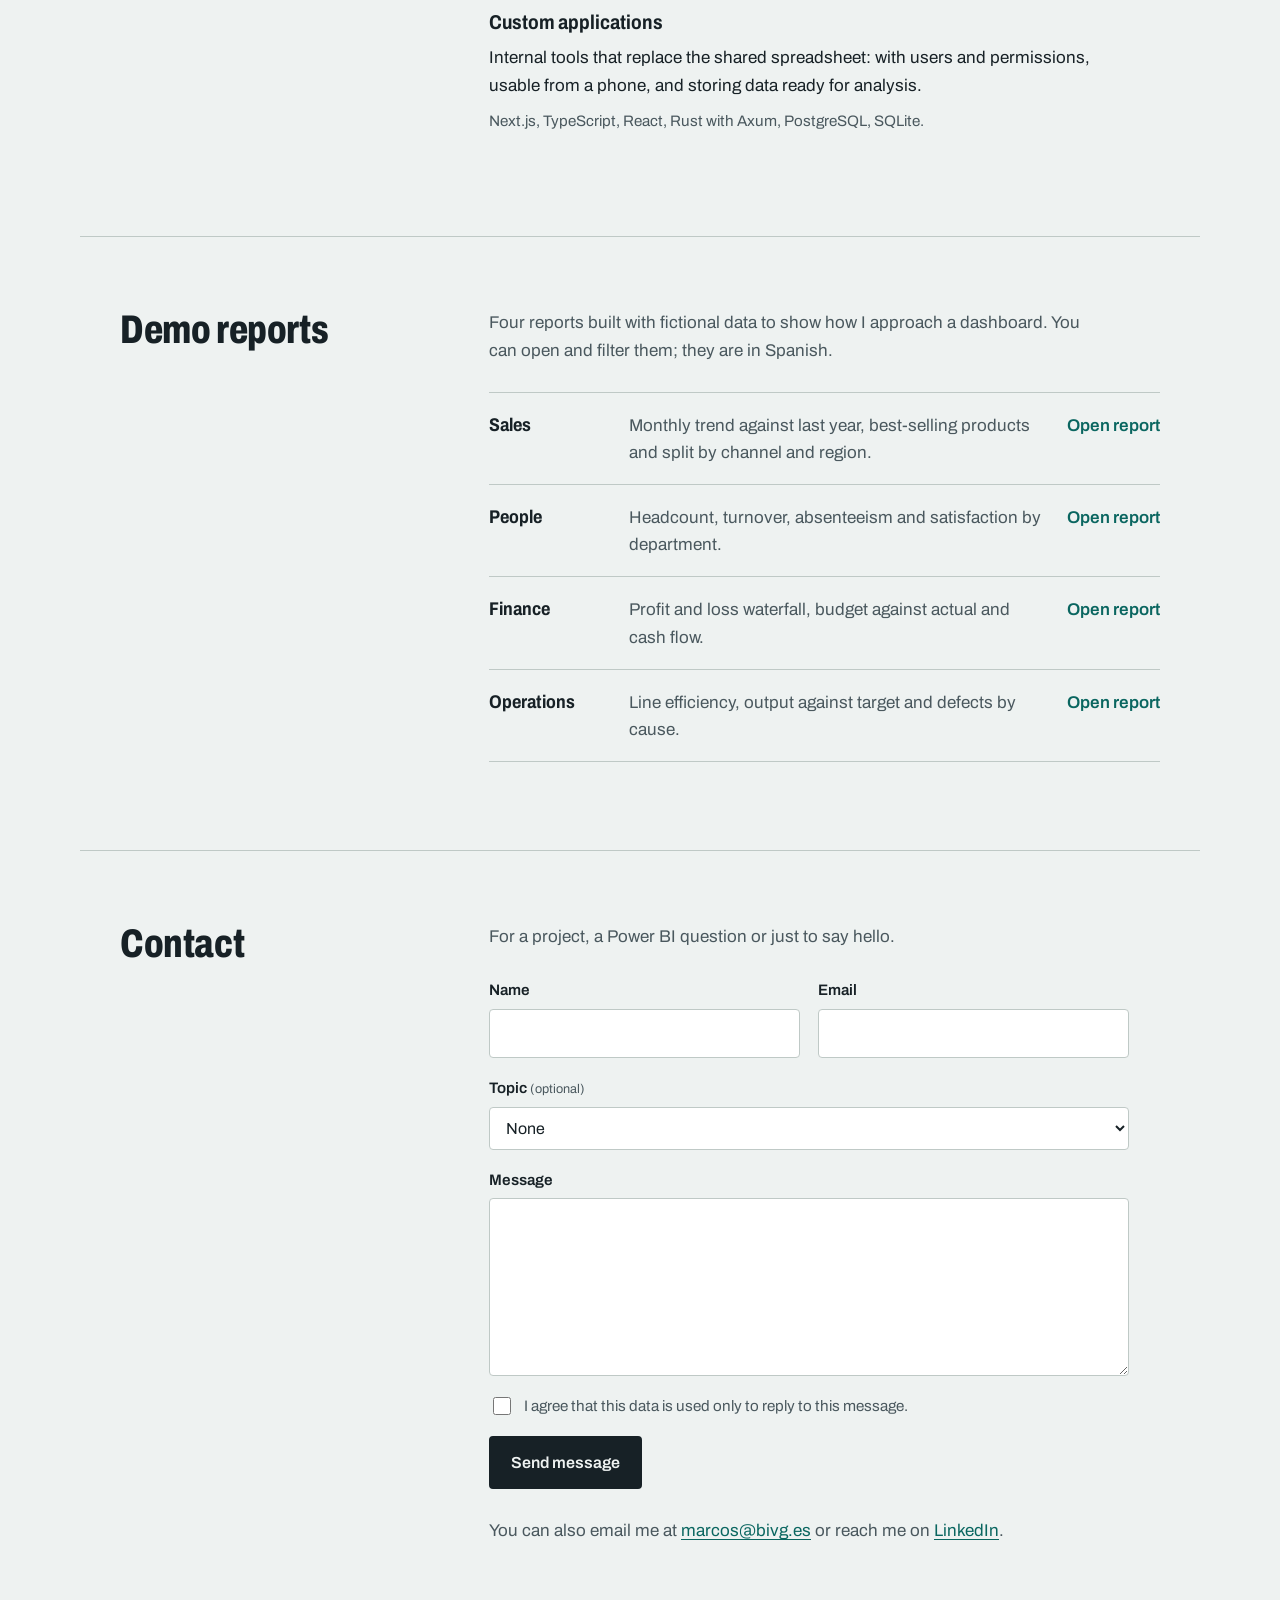
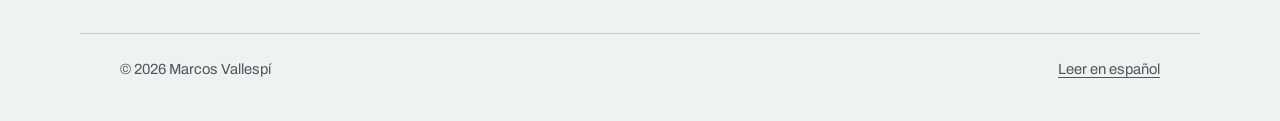
==== commit 76764948: "Datos y sistemas a partes iguales Marcos (2026-11-14): «en mi trabajo hago de todo, datos y sistemas" ====
--- a/en/index.html
+++ b/en/index.html
@@ -3,14 +3,14 @@
 <head>
   <meta charset="UTF-8" />
   <meta name="viewport" content="width=device-width, initial-scale=1.0" />
-  <title>Marcos Vallespí, Business Intelligence consultant</title>
-  <meta name="description" content="Systems engineer and Microsoft-certified Power BI Data Analyst (PL-300) with more than seven years in Business Intelligence. Systems administration, process automation and custom applications." />
+  <title>Marcos Vallespí, data and systems</title>
+  <meta name="description" content="Systems engineer with more than seven years working with data and systems: server administration, SQL Server and Power BI (PL-300), process automation and custom applications." />
   <link rel="canonical" href="https://bivg.es/en/" />
   <link rel="alternate" hreflang="es" href="https://bivg.es/" />
   <link rel="alternate" hreflang="en" href="https://bivg.es/en/" />
   <link rel="alternate" hreflang="x-default" href="https://bivg.es/" />
-  <meta property="og:title" content="Marcos Vallespí, Business Intelligence consultant" />
-  <meta property="og:description" content="From scattered data to reports people actually use." />
+  <meta property="og:title" content="Marcos Vallespí, data and systems" />
+  <meta property="og:description" content="From the server to the report." />
   <meta property="og:url" content="https://bivg.es/en/" />
   <meta property="og:type" content="website" />
   <meta property="og:site_name" content="BIVG" />
@@ -28,7 +28,7 @@
   <link href="https://fonts.googleapis.com/css2?family=Archivo:wdth,wght@62..125,400..800&display=swap" rel="stylesheet" />
   <link rel="stylesheet" href="../assets/css/inicio.css" />
   <script type="application/ld+json">
-  {"@context":"https://schema.org","@type":"Person","name":"Marcos Vallespí","url":"https://bivg.es/en/","jobTitle":"Business Intelligence consultant","sameAs":["https://es.linkedin.com/in/marcos-vallespi"],"hasCredential":[{"@type":"EducationalOccupationalCredential","credentialCategory":"degree","name":"Ingeniería Técnica en Informática de Sistemas (Technical Engineering in Computer Systems)"},{"@type":"EducationalOccupationalCredential","credentialCategory":"certification","name":"Microsoft Certified: Power BI Data Analyst Associate (PL-300)"}]}
+  {"@context":"https://schema.org","@type":"Person","name":"Marcos Vallespí","url":"https://bivg.es/en/","jobTitle":"Systems engineer","sameAs":["https://es.linkedin.com/in/marcos-vallespi"],"hasCredential":[{"@type":"EducationalOccupationalCredential","credentialCategory":"degree","name":"Ingeniería Técnica en Informática de Sistemas (Technical Engineering in Computer Systems)"},{"@type":"EducationalOccupationalCredential","credentialCategory":"certification","name":"Microsoft Certified: Power BI Data Analyst Associate (PL-300)"}]}
   </script>
 </head>
 <body>
@@ -48,12 +48,12 @@
 
   <section class="envoltura portada" aria-labelledby="titular">
     <div>
-      <p class="portada__quien">Marcos Vallespí, systems engineer and Business Intelligence consultant in Spain</p>
-      <h1 id="titular">From scattered data to reports people actually use.</h1>
+      <p class="portada__quien">Marcos Vallespí, systems engineer in Spain</p>
+      <h1 id="titular">From the server to the report.</h1>
       <p class="portada__texto">
-        I have spent <strong>more than seven years</strong> modelling data and publishing Power BI reports.
-        As a systems engineer, I also take care of what lies underneath: the servers everything runs on,
-        the automation that cleans the data and the app that collects it.
+        I have spent <strong>more than seven years</strong> working with data and systems at the same time:
+        I run Linux and Windows Server machines, model data in SQL Server and turn it into Power BI reports.
+        And when it helps, I automate the process or build the app that solves it.
       </p>
       <a class="credencial" href="https://learn.microsoft.com/api/credentials/share/en-gb/Marcos-6363/B257FB48FBDECB53?sharingId=D86A6103BB93D4D9" target="_blank" rel="noopener">
         <span class="credencial__sello" aria-hidden="true">PL-300</span>
@@ -98,7 +98,7 @@
   <section class="envoltura seccion" id="what-i-do" aria-labelledby="t-what">
     <h2 id="t-what">What I do</h2>
     <div>
-      <p class="seccion__intro">I trained in systems and I work with data. That is why I can handle the report and everything that holds it up: data that arrives clean, on time and on a server that does not fail.</p>
+      <p class="seccion__intro">In my job I do both: I keep the systems running and I make use of their data. Knowing both sides removes a middleman: whoever looks after the server knows what data it holds and how to turn it into a report.</p>
       <dl class="areas">
         <div class="area" id="reports">
           <dt>Reports and data models</dt>
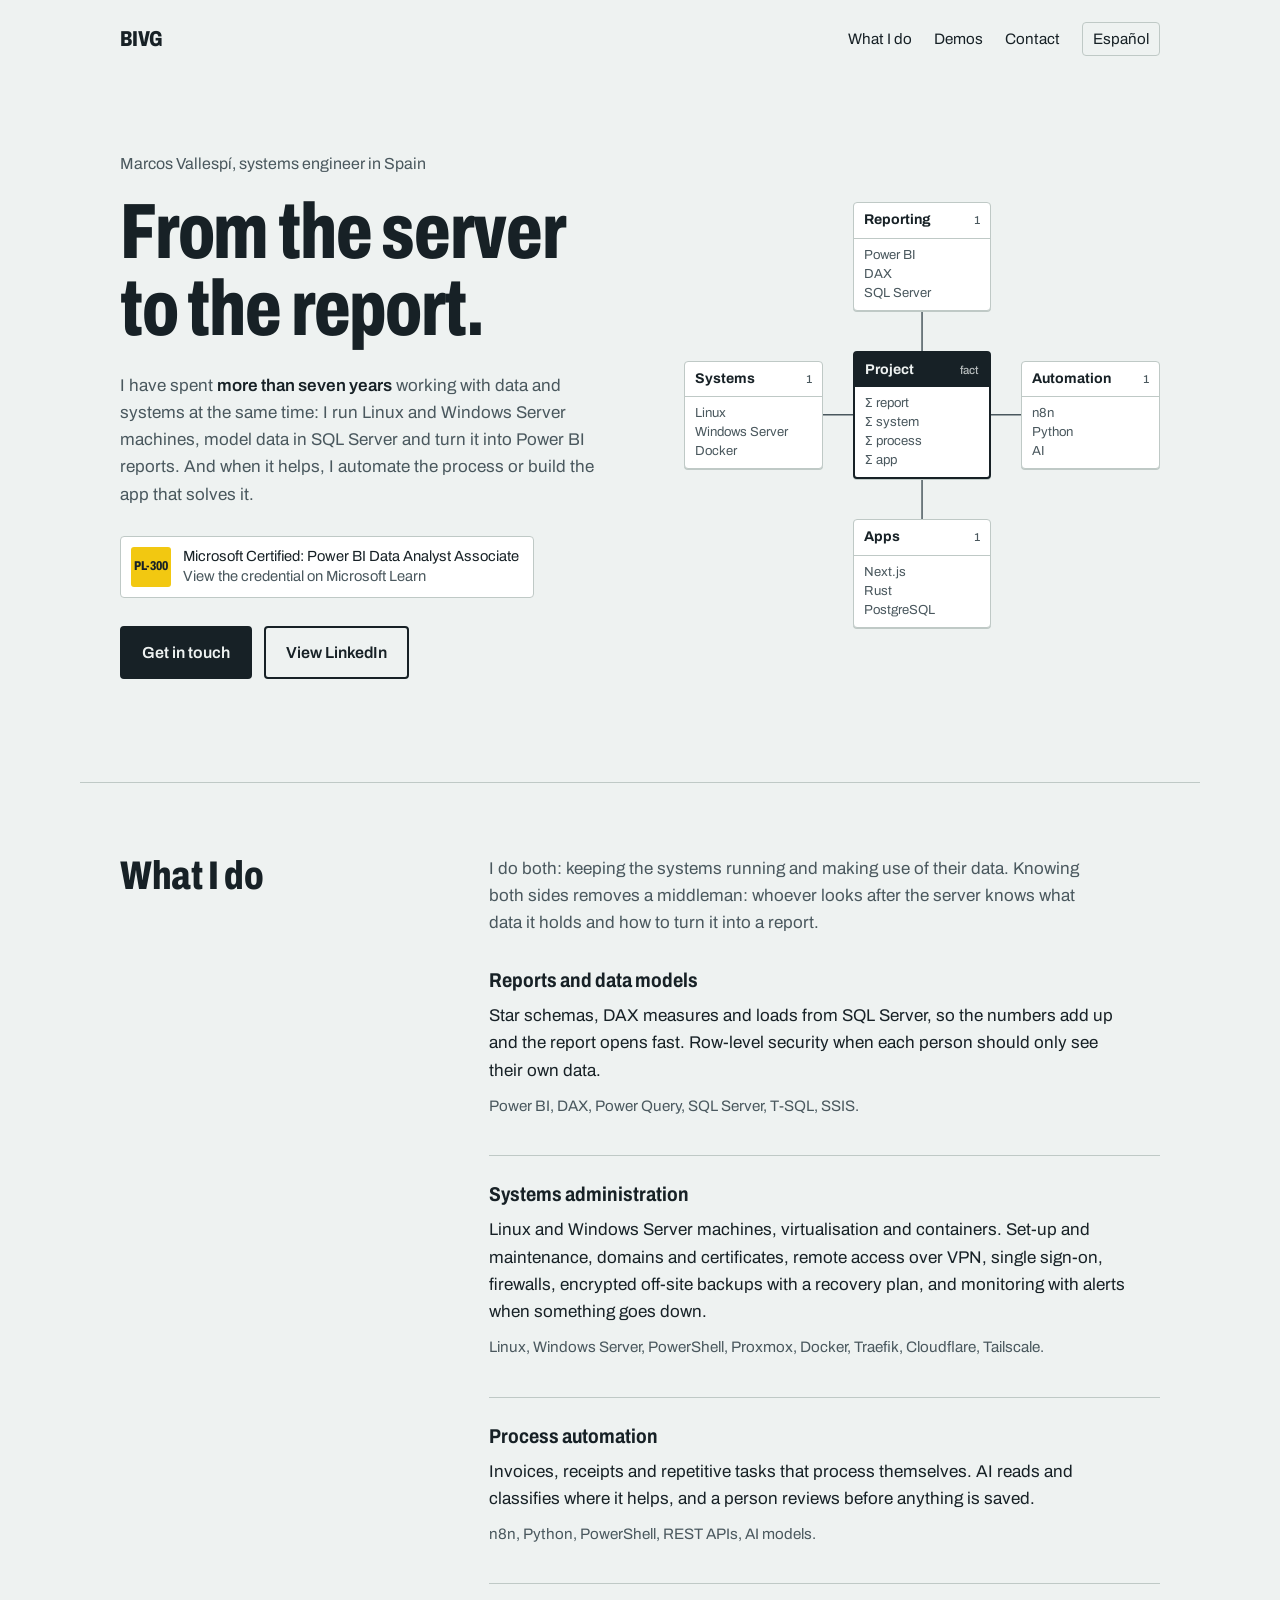
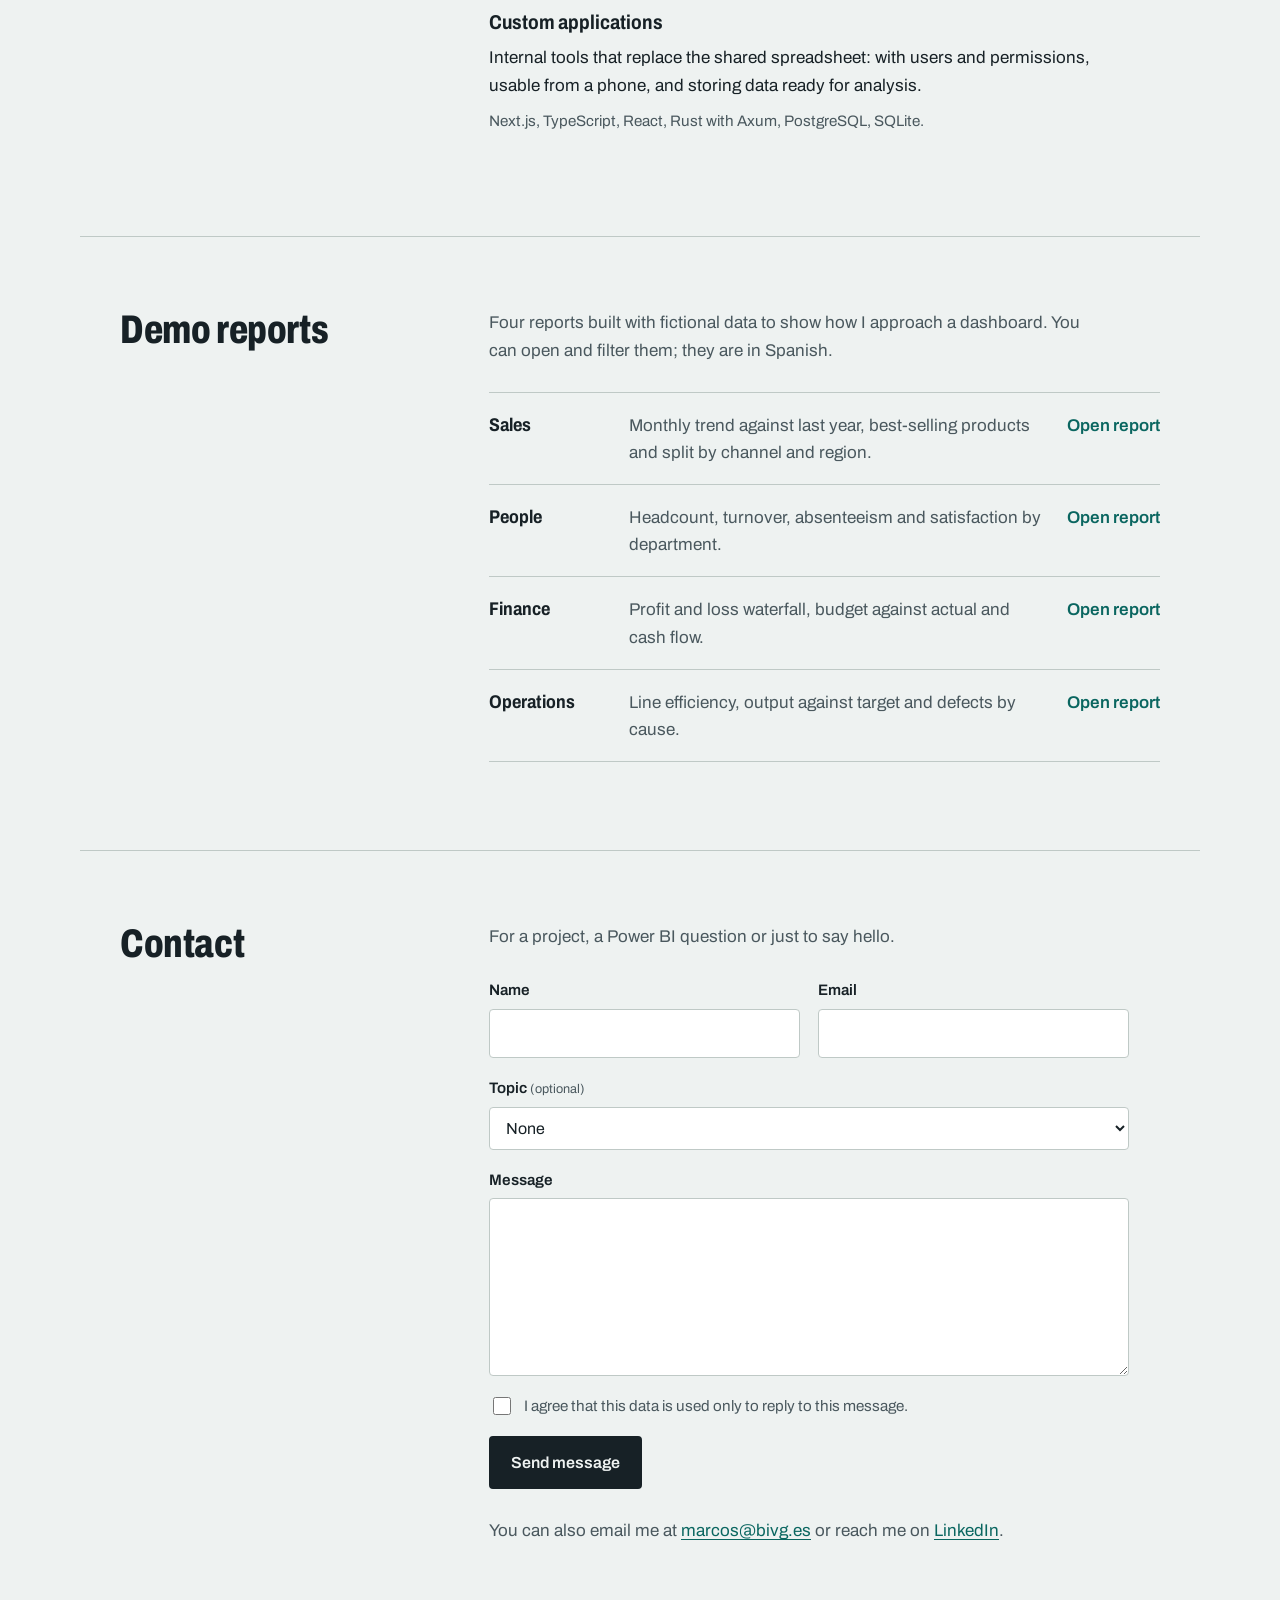
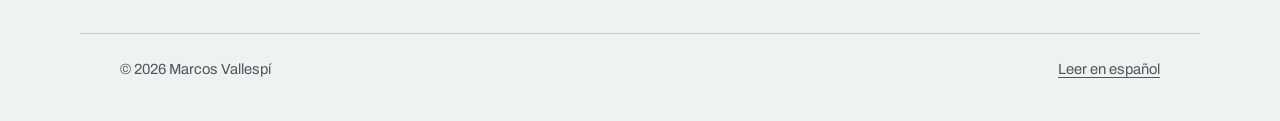
==== commit 25448a68: "Quitar la mención al trabajo actual Marcos (2026-11-14): lo sabe hacer, pero no nombra su trabajo.  " ====
--- a/en/index.html
+++ b/en/index.html
@@ -98,7 +98,7 @@
   <section class="envoltura seccion" id="what-i-do" aria-labelledby="t-what">
     <h2 id="t-what">What I do</h2>
     <div>
-      <p class="seccion__intro">In my job I do both: I keep the systems running and I make use of their data. Knowing both sides removes a middleman: whoever looks after the server knows what data it holds and how to turn it into a report.</p>
+      <p class="seccion__intro">I do both: keeping the systems running and making use of their data. Knowing both sides removes a middleman: whoever looks after the server knows what data it holds and how to turn it into a report.</p>
       <dl class="areas">
         <div class="area" id="reports">
           <dt>Reports and data models</dt>
